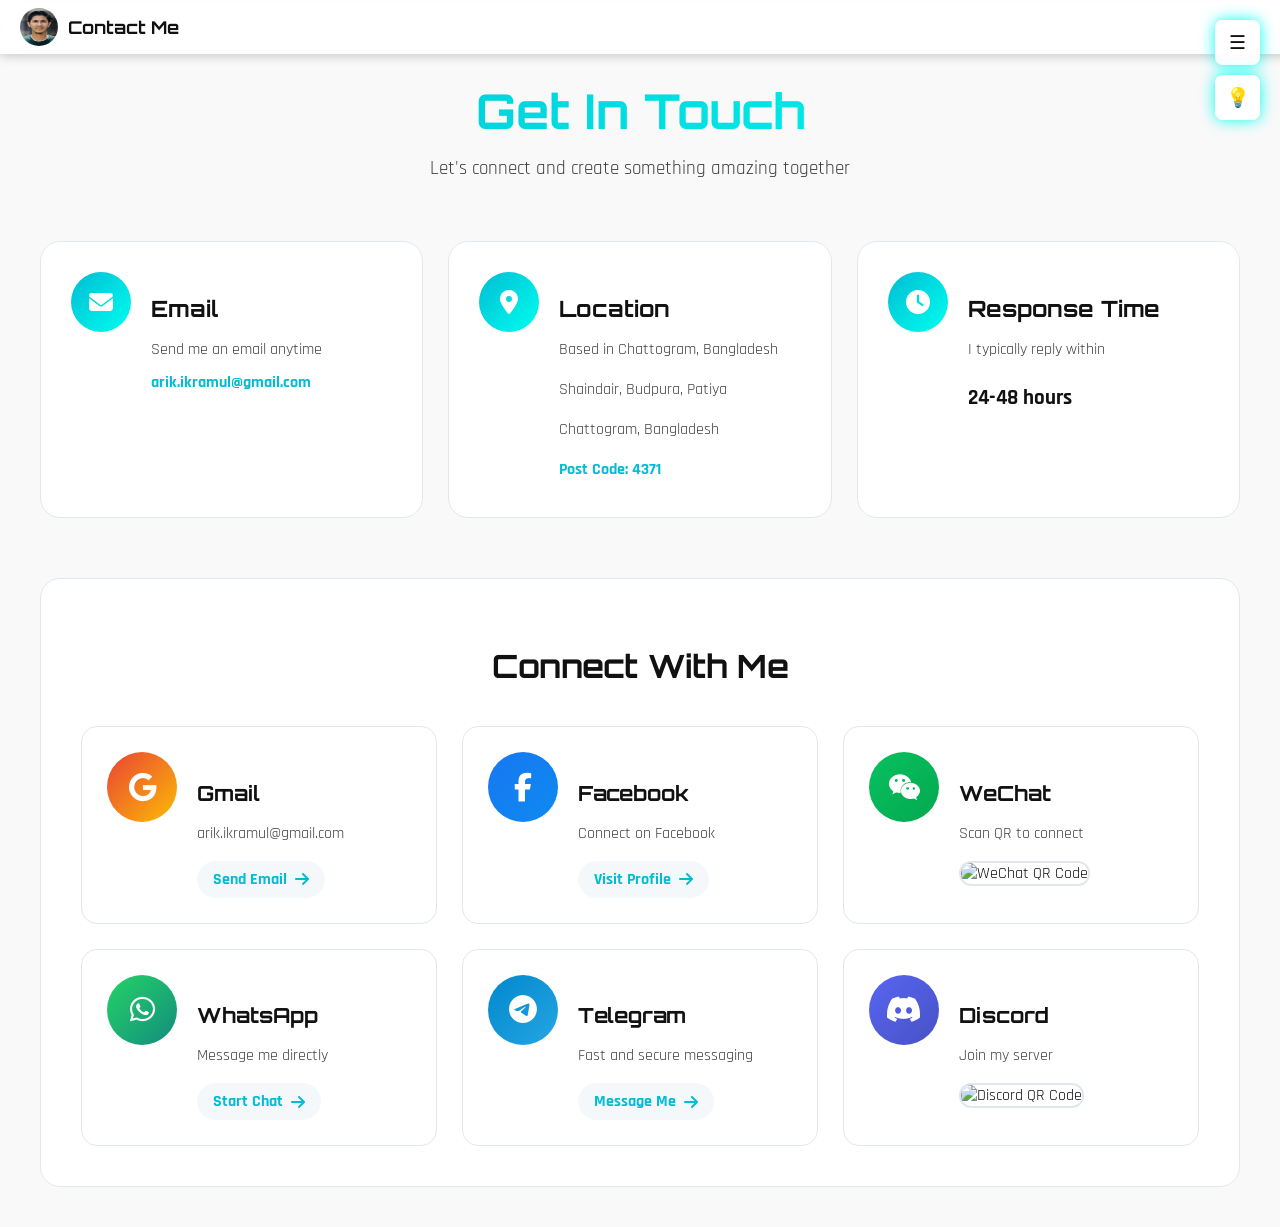
==== contact/contact.html @ ac13ad43 "initial commit" ====
<!DOCTYPE html>
<html lang="en">
<head>
  <meta charset="UTF-8" />
  <meta name="viewport" content="width=device-width, initial-scale=1.0" />
  <title>Contact - i.ikramul.github.io</title>

  <!-- Google Fonts -->
  <link href="https://fonts.googleapis.com/css2?family=Orbitron:wght@400;700&family=Rajdhani:wght@400;700&display=swap" rel="stylesheet">
  
  <!-- Font Awesome Icons -->
  <link rel="stylesheet" href="https://cdnjs.cloudflare.com/ajax/libs/font-awesome/6.4.2/css/all.min.css">

  <!-- CSS -->
  <link rel="stylesheet" href="contact.css" />
</head>
<body>
  <!-- Navbar -->
  <header class="navbar">
    <div class="logo-section">
      <img src="../resources/photos/general/profile.jpg" alt="Logo" class="logo">
      <span class="site-name">Contact Me</span>
    </div>
  </header>

  <!-- Fixed Buttons -->
  <div class="fixed-buttons">
    <button id="menu-toggle" title="Menu">☰</button>
    <button id="theme-toggle" title="Switch Theme">💡</button>
  </div>

  <!-- Dropdown Menu -->
  <nav id="dropdown-menu" class="dropdown-menu">
    <a href="../index.html">Home</a>
    <a href="../portfolio/portfolio.html">Portfolio</a>
    <a href="../projects/projects.html">Projects & Research</a>
    <a href="../diary/diary.html">Daily Diary</a>
    <a href="../posts/posts.html">Daily Posts</a>
    <a href="../contact/contact.html">Contact</a>
  </nav>

  <!-- Main Content -->
  <div class="contact-container">
    <div class="contact-header">
      <h1 class="contact-title">Get In Touch</h1>
      <p class="contact-subtitle">Let's connect and create something amazing together</p>
    </div>

    <div class="contact-content">
      <!-- Contact Info Section -->
      <div class="contact-info">
        <div class="info-card">
          <div class="info-icon">
            <i class="fas fa-envelope"></i>
          </div>
          <div class="info-content">
            <h3>Email</h3>
            <p>Send me an email anytime</p>
            <a href="mailto:arik.ikramul@gmail.com" class="contact-link">
              arik.ikramul@gmail.com
            </a>
          </div>
        </div>

        <div class="info-card">
          <div class="info-icon">
            <i class="fas fa-map-marker-alt"></i>
          </div>
          <div class="info-content">
            <h3>Location</h3>
            <p>Based in Chattogram, Bangladesh</p>
            <div class="address">
              <p>Shaindair, Budpura, Patiya</p>
              <p>Chattogram, Bangladesh</p>
              <p class="post-code">Post Code: 4371</p>
            </div>
          </div>
        </div>

        <div class="info-card">
          <div class="info-icon">
            <i class="fas fa-clock"></i>
          </div>
          <div class="info-content">
            <h3>Response Time</h3>
            <p>I typically reply within</p>
            <p class="response-time">24-48 hours</p>
          </div>
        </div>
      </div>

      <!-- Social Media Section -->
      <div class="social-section">
        <h2 class="section-title">Connect With Me</h2>
        
        <div class="social-grid">
          <!-- Gmail -->
          <div class="social-card">
            <div class="social-icon gmail">
              <i class="fab fa-google"></i>
            </div>
            <div class="social-info">
              <h4>Gmail</h4>
              <p>arik.ikramul@gmail.com</p>
              <a href="mailto:arik.ikramul@gmail.com" class="social-link">
                Send Email <i class="fas fa-arrow-right"></i>
              </a>
            </div>
          </div>

          <!-- Facebook -->
          <div class="social-card">
            <div class="social-icon facebook">
              <i class="fab fa-facebook-f"></i>
            </div>
            <div class="social-info">
              <h4>Facebook</h4>
              <p>Connect on Facebook</p>
              <a href="https://facebook.com/arik.dev" target="_blank" class="social-link">
                Visit Profile <i class="fas fa-arrow-right"></i>
              </a>
            </div>
          </div>

          <!-- WeChat -->
          <div class="social-card">
            <div class="social-icon wechat">
              <i class="fab fa-weixin"></i>
            </div>
            <div class="social-info">
              <h4>WeChat</h4>
              <p>Scan QR to connect</p>
              <div class="qr-container">
                <img src="../resources/photos/contact/wechat-qr.jpg" alt="WeChat QR Code" class="qr-code">
                <span class="qr-hover">Click to enlarge</span>
              </div>
            </div>
          </div>

          <!-- WhatsApp -->
          <div class="social-card">
            <div class="social-icon whatsapp">
              <i class="fab fa-whatsapp"></i>
            </div>
            <div class="social-info">
              <h4>WhatsApp</h4>
              <p>Message me directly</p>
              <a href="https://wa.me/8801234567890" target="_blank" class="social-link">
                Start Chat <i class="fas fa-arrow-right"></i>
              </a>
            </div>
          </div>

          <!-- Telegram -->
          <div class="social-card">
            <div class="social-icon telegram">
              <i class="fab fa-telegram"></i>
            </div>
            <div class="social-info">
              <h4>Telegram</h4>
              <p>Fast and secure messaging</p>
              <a href="https://t.me/arik_dev" target="_blank" class="social-link">
                Message Me <i class="fas fa-arrow-right"></i>
              </a>
            </div>
          </div>

          <!-- Discord -->
          <div class="social-card">
            <div class="social-icon discord">
              <i class="fab fa-discord"></i>
            </div>
            <div class="social-info">
              <h4>Discord</h4>
              <p>Join my server</p>
              <div class="qr-container">
                <img src="../resources/photos/contact/discord-qr.jpg" alt="Discord QR Code" class="qr-code">
                <span class="qr-hover">Click to enlarge</span>
              </div>
            </div>
          </div>
        </div>
      </div>

      <!-- QR Code Modal -->
      <div id="qr-modal" class="qr-modal">
        <div class="modal-content">
          <button class="close-modal">&times;</button>
          <img id="modal-qr-image" src="" alt="QR Code">
          <p id="modal-qr-text"></p>
        </div>
      </div>
    </div>
  </div>

  <!-- Scripts -->
  <script src="contact.js"></script>
</body>
</html>
---- contact/contact.css ----
/* Base - Same as main site */
body {
  margin: 0;
  font-family: 'Rajdhani', sans-serif;
  background-color: var(--bg);
  color: var(--text);
  transition: background-color 0.4s, color 0.4s;
  overflow-x: hidden;
}

:root {
  --bg: #f9f9f9;
  --text: #111;
  --nav-bg: #ffffffdd;
  --accent: #00bcd4;
  --neon: #00fff0;
  --border: #e1e8ed;
  --hover-bg: #f5f8fa;
  --card-bg: #ffffff;
  --modal-overlay: rgba(0, 0, 0, 0.8);
}

body.dark {
  --bg: #0d1117;
  --text: #f5f5f5;
  --nav-bg: #1a1f24dd;
  --accent: #00eaff;
  --neon: #00ffff;
  --border: #2d3741;
  --hover-bg: #1e2328;
  --card-bg: #1a1f24;
  --modal-overlay: rgba(0, 0, 0, 0.9);
}

/* Navbar */
.navbar {
  position: fixed;
  top: 0;
  left: 0;
  width: 100%;
  background: var(--nav-bg);
  display: flex;
  align-items: center;
  padding: 8px 20px;
  z-index: 900;
  transition: top 0.3s;
  box-shadow: 0 2px 10px #0003;
  backdrop-filter: blur(10px);
}

.navbar.hide {
  top: -80px;
}

.logo-section {
  display: flex;
  align-items: center;
}

.logo {
  width: 38px;
  height: 38px;
  border-radius: 50%;
  margin-right: 10px;
}

.site-name {
  font-family: 'Orbitron', sans-serif;
  font-size: 1.1rem;
  font-weight: 700;
  color: var(--text);
}

/* Fixed Buttons */
.fixed-buttons {
  position: fixed;
  top: 20px;
  right: 20px;
  display: flex;
  flex-direction: column;
  gap: 10px;
  z-index: 1001;
}

.fixed-buttons button {
  background: var(--nav-bg);
  border: none;
  color: var(--text);
  font-size: 1.2rem;
  cursor: pointer;
  padding: 10px 12px;
  border-radius: 8px;
  box-shadow: 0 0 15px var(--neon);
  transition: background 0.3s, color 0.3s, transform 0.2s;
  backdrop-filter: blur(10px);
  width: 45px;
  height: 45px;
  display: flex;
  align-items: center;
  justify-content: center;
}

.fixed-buttons button:hover {
  background: var(--accent);
  color: #fff;
  transform: scale(1.1);
}

/* Dropdown Menu */
.dropdown-menu {
  display: none;
  flex-direction: column;
  position: fixed;
  top: 70px;
  right: 20px;
  width: 220px;
  background-color: var(--nav-bg);
  box-shadow: 0 4px 20px #0005;
  border-radius: 8px;
  z-index: 1000;
  animation: slideDown 0.3s ease forwards;
  backdrop-filter: blur(10px);
}

.dropdown-menu a {
  color: var(--text);
  text-decoration: none;
  padding: 14px;
  border-bottom: 1px solid var(--border);
  display: block;
  transition: background 0.3s, color 0.3s;
}

.dropdown-menu a:hover {
  background: var(--accent);
  color: #fff;
}

@keyframes slideDown {
  0% {opacity: 0; transform: translateY(-20px);}
  100% {opacity: 1; transform: translateY(0);}
}

/* Contact Container */
.contact-container {
  max-width: 1200px;
  margin: 80px auto 40px;
  padding: 0 20px;
}

/* Contact Header */
.contact-header {
  text-align: center;
  margin-bottom: 60px;
}

.contact-title {
  font-family: 'Orbitron', sans-serif;
  font-size: 3rem;
  margin-bottom: 15px;
  color: var(--text);
  background: linear-gradient(135deg, var(--accent), var(--neon));
  -webkit-background-clip: text;
  -webkit-text-fill-color: transparent;
  background-clip: text;
}

.contact-subtitle {
  font-size: 1.2rem;
  color: var(--text);
  opacity: 0.8;
  max-width: 600px;
  margin: 0 auto;
}

/* Contact Content */
.contact-content {
  display: flex;
  flex-direction: column;
  gap: 60px;
}

/* Contact Info Section */
.contact-info {
  display: grid;
  grid-template-columns: repeat(auto-fit, minmax(300px, 1fr));
  gap: 25px;
}

.info-card {
  background: var(--card-bg);
  border-radius: 20px;
  padding: 30px;
  border: 1px solid var(--border);
  transition: all 0.3s ease;
  backdrop-filter: blur(10px);
  display: flex;
  align-items: flex-start;
  gap: 20px;
}

.info-card:hover {
  transform: translateY(-5px);
  box-shadow: 0 15px 40px rgba(0, 0, 0, 0.1);
  border-color: var(--accent);
}

.info-icon {
  width: 60px;
  height: 60px;
  border-radius: 50%;
  background: linear-gradient(135deg, var(--accent), var(--neon));
  display: flex;
  align-items: center;
  justify-content: center;
  flex-shrink: 0;
}

.info-icon i {
  font-size: 1.5rem;
  color: white;
}

.info-content h3 {
  font-family: 'Orbitron', sans-serif;
  font-size: 1.4rem;
  margin-bottom: 8px;
  color: var(--text);
}

.info-content p {
  color: var(--text);
  opacity: 0.8;
  margin-bottom: 10px;
  line-height: 1.5;
}

.contact-link {
  color: var(--accent);
  text-decoration: none;
  font-weight: 700;
  transition: color 0.3s;
}

.contact-link:hover {
  color: var(--neon);
}

.address p {
  margin-bottom: 5px;
}

.post-code {
  font-weight: 700;
  color: var(--accent) !important;
  opacity: 1 !important;
}

.response-time {
  font-size: 1.3rem;
  font-weight: 700;
  color: var(--accent);
  opacity: 1 !important;
}

/* Social Section */
.social-section {
  background: var(--card-bg);
  border-radius: 20px;
  padding: 40px;
  border: 1px solid var(--border);
  backdrop-filter: blur(10px);
}

.section-title {
  font-family: 'Orbitron', sans-serif;
  font-size: 2rem;
  text-align: center;
  margin-bottom: 40px;
  color: var(--text);
}

/* Social Grid */
.social-grid {
  display: grid;
  grid-template-columns: repeat(auto-fit, minmax(350px, 1fr));
  gap: 25px;
}

.social-card {
  background: var(--nav-bg);
  border-radius: 16px;
  padding: 25px;
  border: 1px solid var(--border);
  transition: all 0.3s ease;
  display: flex;
  align-items: flex-start;
  gap: 20px;
}

.social-card:hover {
  transform: translateY(-3px);
  box-shadow: 0 10px 30px rgba(0, 0, 0, 0.1);
}

/* Social Icons */
.social-icon {
  width: 70px;
  height: 70px;
  border-radius: 50%;
  display: flex;
  align-items: center;
  justify-content: center;
  flex-shrink: 0;
  font-size: 1.8rem;
  color: white;
  transition: transform 0.3s ease;
}

.social-card:hover .social-icon {
  transform: scale(1.1);
}

.gmail {
  background: linear-gradient(135deg, #EA4335, #FBBC05);
}

.facebook {
  background: linear-gradient(135deg, #1877F2, #0D8AF0);
}

.wechat {
  background: linear-gradient(135deg, #07C160, #05A84F);
}

.whatsapp {
  background: linear-gradient(135deg, #25D366, #128C7E);
}

.telegram {
  background: linear-gradient(135deg, #0088CC, #26A5E4);
}

.discord {
  background: linear-gradient(135deg, #5865F2, #4752C4);
}

/* Social Info */
.social-info {
  flex: 1;
}

.social-info h4 {
  font-family: 'Orbitron', sans-serif;
  font-size: 1.3rem;
  margin-bottom: 8px;
  color: var(--text);
}

.social-info p {
  color: var(--text);
  opacity: 0.8;
  margin-bottom: 15px;
  line-height: 1.5;
}

.social-link {
  display: inline-flex;
  align-items: center;
  gap: 8px;
  color: var(--accent);
  text-decoration: none;
  font-weight: 700;
  transition: all 0.3s ease;
  padding: 8px 16px;
  border-radius: 20px;
  background: var(--hover-bg);
}

.social-link:hover {
  color: var(--neon);
  transform: translateX(5px);
}

/* QR Code Styles */
.qr-container {
  position: relative;
  display: inline-block;
  cursor: pointer;
  transition: transform 0.3s ease;
}

.qr-container:hover {
  transform: scale(1.05);
}

.qr-code {
  width: 100px;
  height: 100px;
  border-radius: 12px;
  border: 2px solid var(--border);
  transition: all 0.3s ease;
}

.qr-container:hover .qr-code {
  border-color: var(--accent);
  box-shadow: 0 5px 20px rgba(0, 0, 0, 0.2);
}

.qr-hover {
  position: absolute;
  bottom: -25px;
  left: 50%;
  transform: translateX(-50%);
  background: var(--accent);
  color: white;
  padding: 4px 8px;
  border-radius: 12px;
  font-size: 0.8rem;
  opacity: 0;
  transition: all 0.3s ease;
  white-space: nowrap;
}

.qr-container:hover .qr-hover {
  opacity: 1;
  bottom: -30px;
}

/* QR Modal */
.qr-modal {
  display: none;
  position: fixed;
  top: 0;
  left: 0;
  width: 100%;
  height: 100%;
  background: var(--modal-overlay);
  z-index: 2000;
  backdrop-filter: blur(5px);
}

.qr-modal.active {
  display: flex;
  align-items: center;
  justify-content: center;
  animation: fadeIn 0.3s ease;
}

.modal-content {
  background: var(--card-bg);
  border-radius: 20px;
  padding: 30px;
  text-align: center;
  position: relative;
  border: 1px solid var(--border);
  box-shadow: 0 20px 60px rgba(0, 0, 0, 0.3);
  animation: slideUp 0.3s ease;
}

.close-modal {
  position: absolute;
  top: 15px;
  right: 20px;
  background: none;
  border: none;
  font-size: 2rem;
  color: var(--text);
  cursor: pointer;
  width: 40px;
  height: 40px;
  display: flex;
  align-items: center;
  justify-content: center;
  border-radius: 50%;
  transition: background 0.3s;
}

.close-modal:hover {
  background: var(--hover-bg);
}

#modal-qr-image {
  width: 250px;
  height: 250px;
  border-radius: 12px;
  border: 3px solid var(--border);
  margin-bottom: 20px;
}

#modal-qr-text {
  color: var(--text);
  font-size: 1.1rem;
  font-weight: 700;
  margin: 0;
}

/* Animations */
@keyframes fadeIn {
  0% {opacity: 0;}
  100% {opacity: 1;}
}

@keyframes slideUp {
  0% {opacity: 0; transform: translateY(30px);}
  100% {opacity: 1; transform: translateY(0);}
}

/* Responsive */
@media (max-width: 768px) {
  .contact-container {
    margin: 70px auto 20px;
    padding: 0 15px;
  }
  
  .contact-title {
    font-size: 2.2rem;
  }
  
  .contact-info {
    grid-template-columns: 1fr;
  }
  
  .social-grid {
    grid-template-columns: 1fr;
  }
  
  .social-section {
    padding: 25px;
  }
  
  .info-card,
  .social-card {
    padding: 20px;
  }
  
  .modal-content {
    margin: 20px;
    padding: 25px;
  }
  
  #modal-qr-image {
    width: 200px;
    height: 200px;
  }
  
  .qr-code {
    width: 80px;
    height: 80px;
  }
}

@media (max-width: 480px) {
  .contact-title {
    font-size: 1.8rem;
  }
  
  .info-card,
  .social-card {
    flex-direction: column;
    text-align: center;
    gap: 15px;
  }
  
  .social-icon {
    width: 60px;
    height: 60px;
    font-size: 1.5rem;
  }
  
  .info-icon {
    width: 50px;
    height: 50px;
  }
  
  .info-icon i {
    font-size: 1.2rem;
  }
}
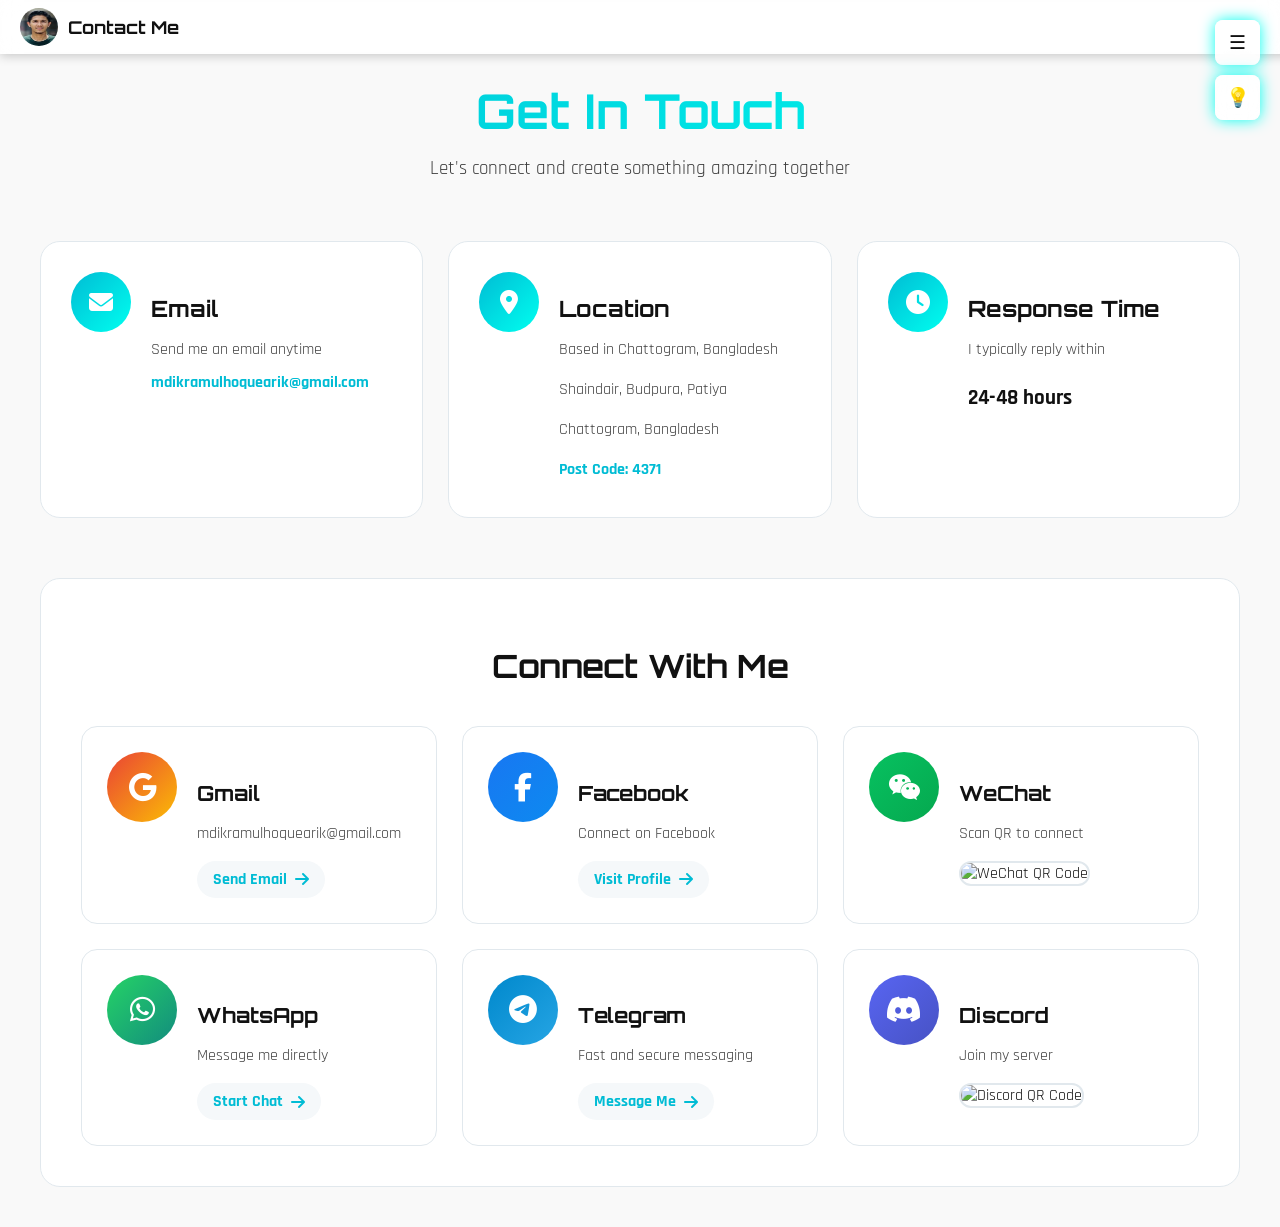
==== commit d84845be: "Updated email" ====
--- a/contact/contact.html
+++ b/contact/contact.html
@@ -57,7 +57,7 @@
             <h3>Email</h3>
             <p>Send me an email anytime</p>
             <a href="mailto:arik.ikramul@gmail.com" class="contact-link">
-              arik.ikramul@gmail.com
+              mdikramulhoquearik@gmail.com
             </a>
           </div>
         </div>
@@ -101,7 +101,7 @@
             </div>
             <div class="social-info">
               <h4>Gmail</h4>
-              <p>arik.ikramul@gmail.com</p>
+              <p>mdikramulhoquearik@gmail.com</p>
               <a href="mailto:arik.ikramul@gmail.com" class="social-link">
                 Send Email <i class="fas fa-arrow-right"></i>
               </a>
@@ -145,7 +145,7 @@
             <div class="social-info">
               <h4>WhatsApp</h4>
               <p>Message me directly</p>
-              <a href="https://wa.me/8801234567890" target="_blank" class="social-link">
+              <a href="https://wa.me/8801890803091" target="_blank" class="social-link">
                 Start Chat <i class="fas fa-arrow-right"></i>
               </a>
             </div>
@@ -196,4 +196,4 @@
   <!-- Scripts -->
   <script src="contact.js"></script>
 </body>
-</html>+</html>
